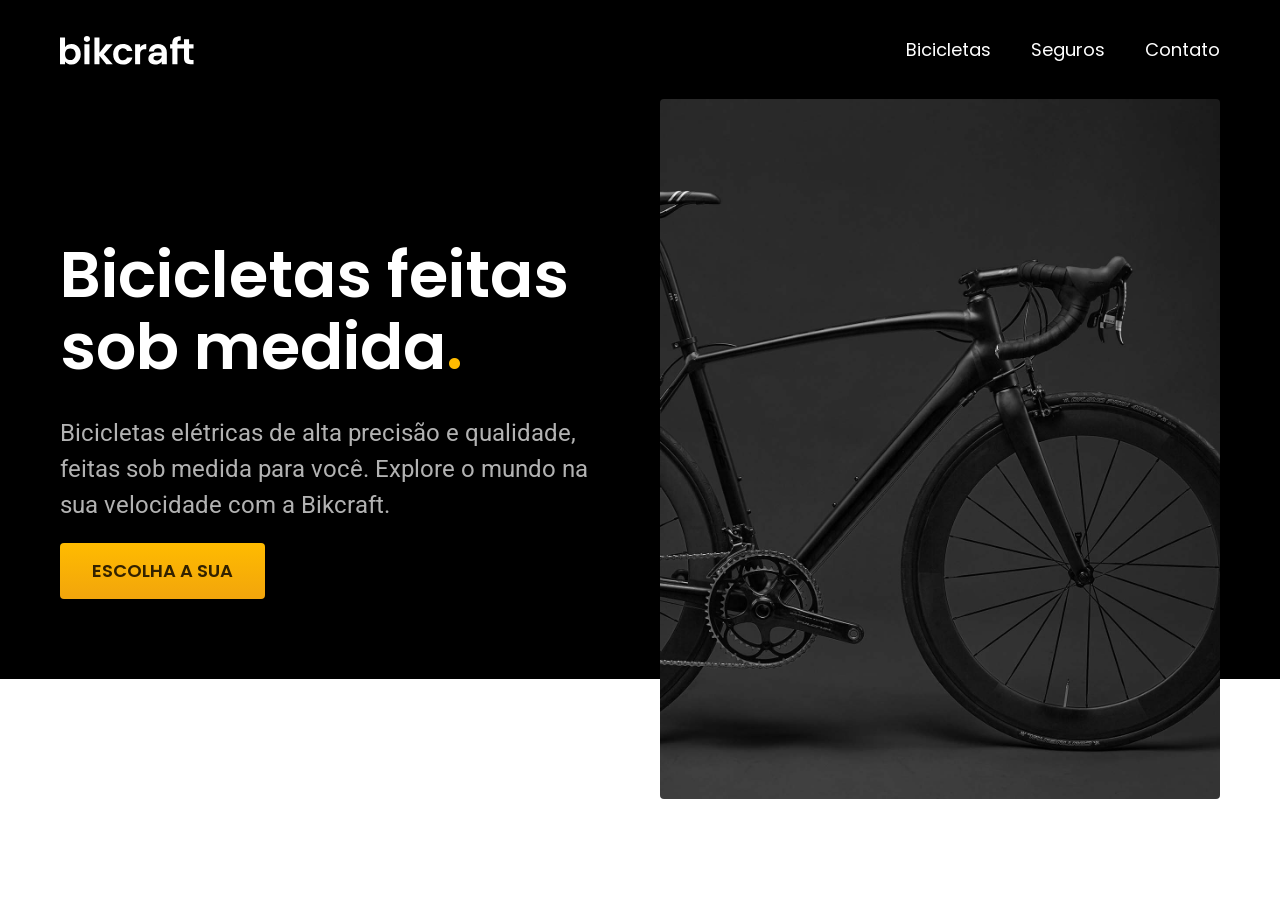
==== index.html @ 022ea2f9 "css utilitário" ====
<!DOCTYPE html>

<html lang="pt-br">

<head>
    <meta charset="UTF-8">
    <meta name="viewport" content="width=device-width, initial-scale=1.0">
    <title>Bikcraft - Bicicletas Elétricas</title>
    <meta name="description" content="Bicicletas elétricas de alta precisão e qualidade, feitas sob medida para você. Explore o mundo na sua velocidade com a Bikcraft.">

    <link rel="stylesheet" href="./css/style.css">
    <link rel="preconnect" href="https://fonts.googleapis.com">
    <link rel="preconnect" href="https://fonts.gstatic.com" crossorigin>
    <link href="https://fonts.googleapis.com/css2?family=Poppins:wght@400;600&family=Roboto:wdth,wght@75..100,100..900&display=swap" rel="stylesheet">
</head>

<body>
    <header class="header-bg">
        <div class="header">
            <a href="./"><img src="./img/bikcraft.svg" alt="Bikcraft"></a>

            <nav aria-label="primaria">
                <ul class="header-menu cor-0">
                    <li><a href="./bicicletas.html">Bicicletas</a></li>
                    <li><a href="./seguros.html">Seguros</a></li>
                    <li><a href="./contato.html">Contato</a></li>
                </ul>
            </nav>
        </div>
    </header>

    <main class="introducao-bg">
        <div class="introducao">
            <div class="introducao-conteudo">
                <h1 class="texto-grande cor-0">Bicicletas feitas sob medida<span class="cor-p1">.</span></h1>
                <p class="texto-medio cor-5">Bicicletas elétricas de alta precisão e qualidade, feitas sob medida para você. Explore o mundo na sua velocidade com a Bikcraft.</p>
                <a class="botao" href="./bicicletas.html">Escolha a sua</a>
            </div>
            <div>
                <img src="./img/fotos/introducao.jpg" alt="Bicicleta elétrica preta.">
            </div>
        </div>
    </main>
</body>

</html>
---- css/style.css ----
@import "./global/global.css";
@import "./utilidades/tipografia.css";
@import "./utilidades/cores.css";

@import "./global/header.css";

/* Utilidades */
@import "./utilidades/componentes.css";

/* Home */
@import "./home/introducao.css";
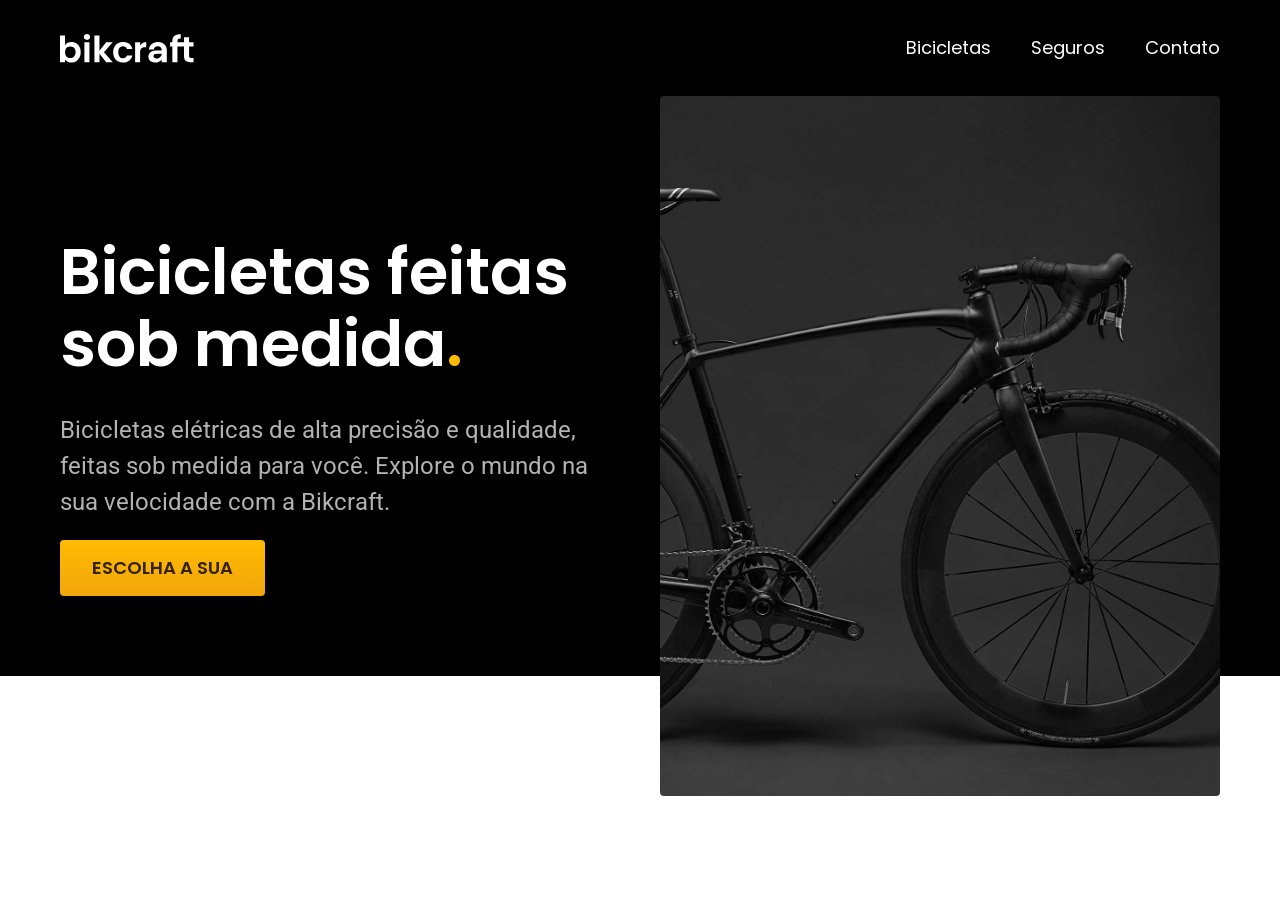
==== commit 9ac7508f: "refactor: tipografia utilitária" ====
--- a/index.html
+++ b/index.html
@@ -20,7 +20,7 @@
             <a href="./"><img src="./img/bikcraft.svg" alt="Bikcraft"></a>
 
             <nav aria-label="primaria">
-                <ul class="header-menu cor-0">
+                <ul class="header-menu font-1-m cor-0">
                     <li><a href="./bicicletas.html">Bicicletas</a></li>
                     <li><a href="./seguros.html">Seguros</a></li>
                     <li><a href="./contato.html">Contato</a></li>
@@ -32,8 +32,8 @@
     <main class="introducao-bg">
         <div class="introducao">
             <div class="introducao-conteudo">
-                <h1 class="texto-grande cor-0">Bicicletas feitas sob medida<span class="cor-p1">.</span></h1>
-                <p class="texto-medio cor-5">Bicicletas elétricas de alta precisão e qualidade, feitas sob medida para você. Explore o mundo na sua velocidade com a Bikcraft.</p>
+                <h1 class="font-1-xxl cor-0">Bicicletas feitas sob medida<span class="cor-p1">.</span></h1>
+                <p class="font-2-l cor-5">Bicicletas elétricas de alta precisão e qualidade, feitas sob medida para você. Explore o mundo na sua velocidade com a Bikcraft.</p>
                 <a class="botao" href="./bicicletas.html">Escolha a sua</a>
             </div>
             <div>
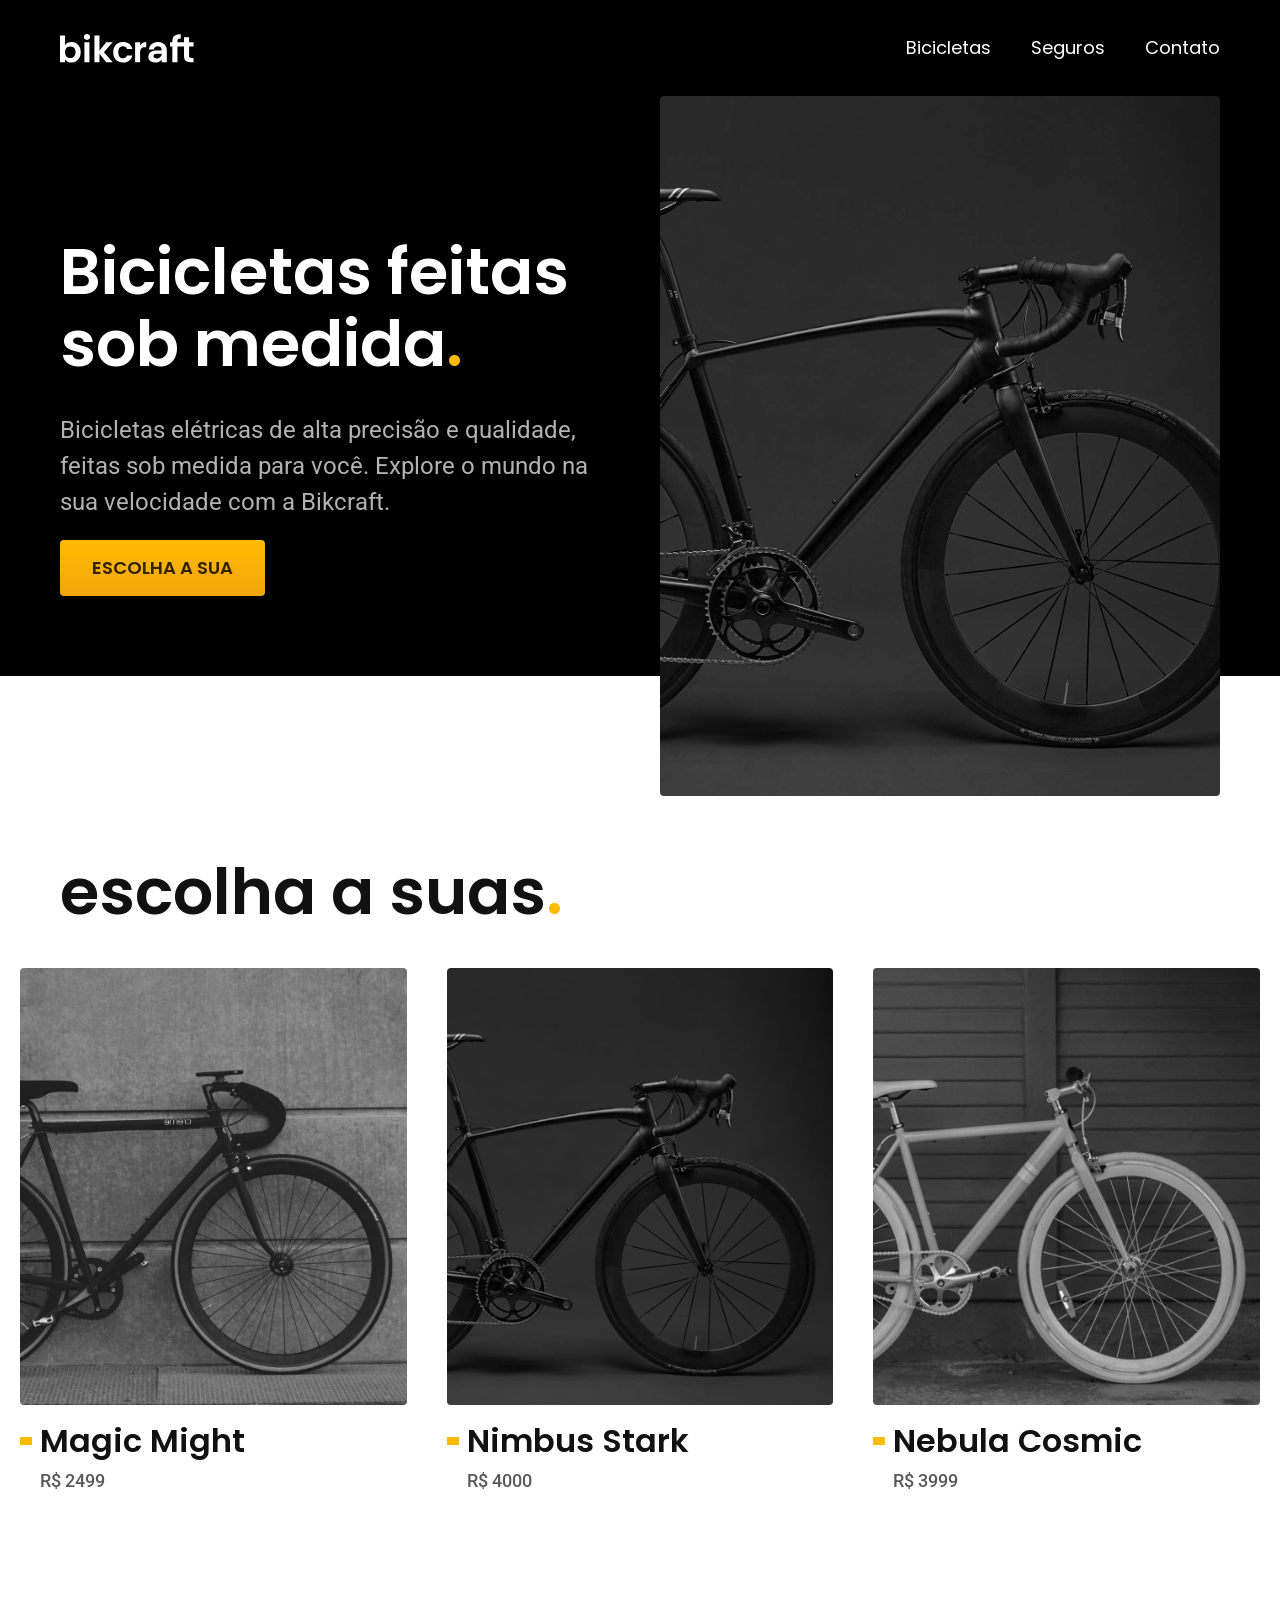
==== commit 26b92648: "feat: bicicleta lista" ====
--- a/index.html
+++ b/index.html
@@ -41,6 +41,34 @@
             </div>
         </div>
     </main>
+
+    <article class="bicicleta-lista">
+        <h2 class="font-1-xxl">escolha a suas<span class="cor-p1">.</span></h2>
+
+        <ul>
+            <li>
+                <a href="./bicicletas/magic.html">
+                    <img src="./img/bicicletas/magic-home.jpg" alt="Bicicleta Preta">
+                    <h3 class="font-1-xl">Magic Might</h3>
+                    <span class="font-2-m cor-8">R$ 2499</span>
+                </a>
+            </li>
+            <li>
+                <a href="./bicicletas/nimbus.html">
+                    <img src="./img/bicicletas/nimbus-home.jpg" alt="Bicicleta Preta">
+                    <h3 class="font-1-xl">Nimbus Stark</h3>
+                    <span class="font-2-m cor-8">R$ 4000</span>
+                </a>
+            </li>
+            <li>
+                <a href="./bicicletas/magic.html">
+                    <img src="./img/bicicletas/nebula-home.jpg" alt="Bicicleta Preta">
+                    <h3 class="font-1-xl">Nebula Cosmic</h3>
+                    <span class="font-2-m cor-8">R$ 3999</span>
+                </a>
+            </li>
+        </ul>
+    </article>
 </body>
 
 </html>
--- a/css/style.css
+++ b/css/style.css
@@ -9,3 +9,6 @@
 
 /* Home */
 @import "./home/introducao.css";
+
+/* Bicicletas */
+@import "./bicicletas/bicicletas-lista.css";
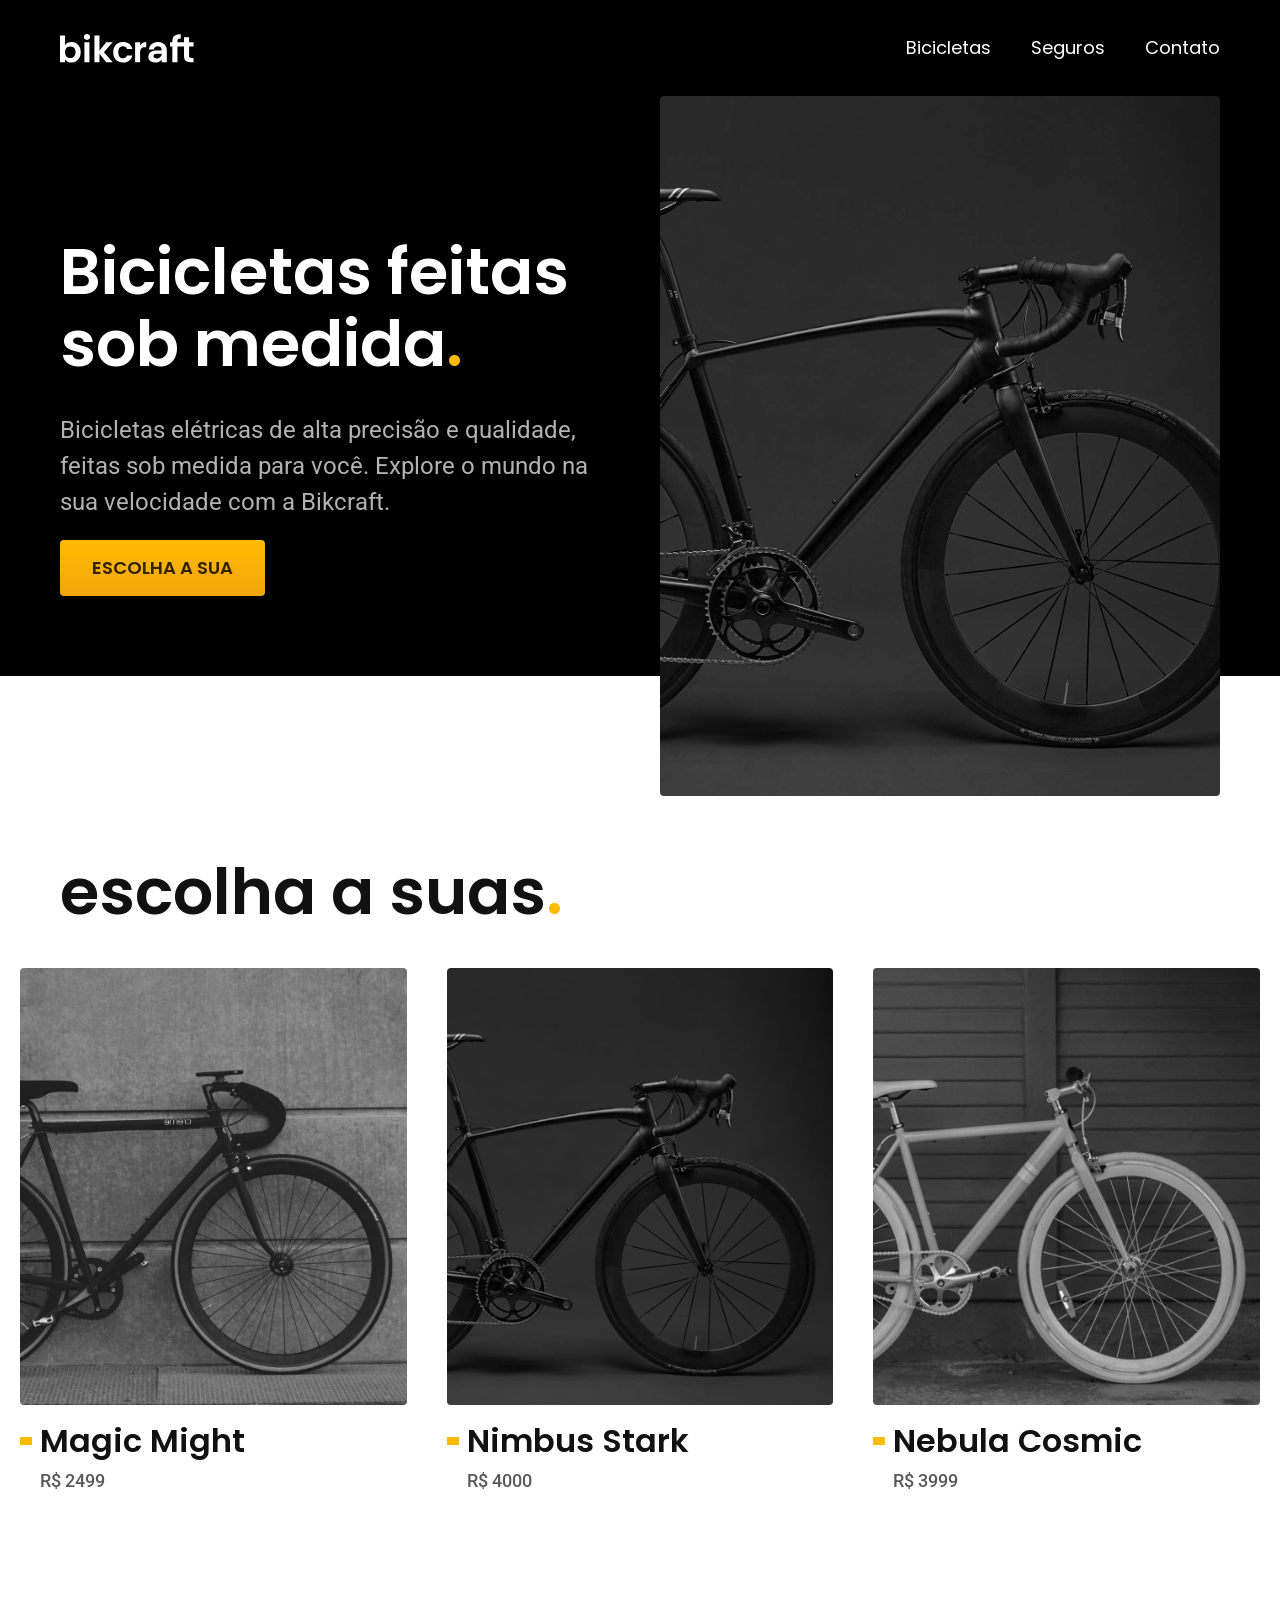
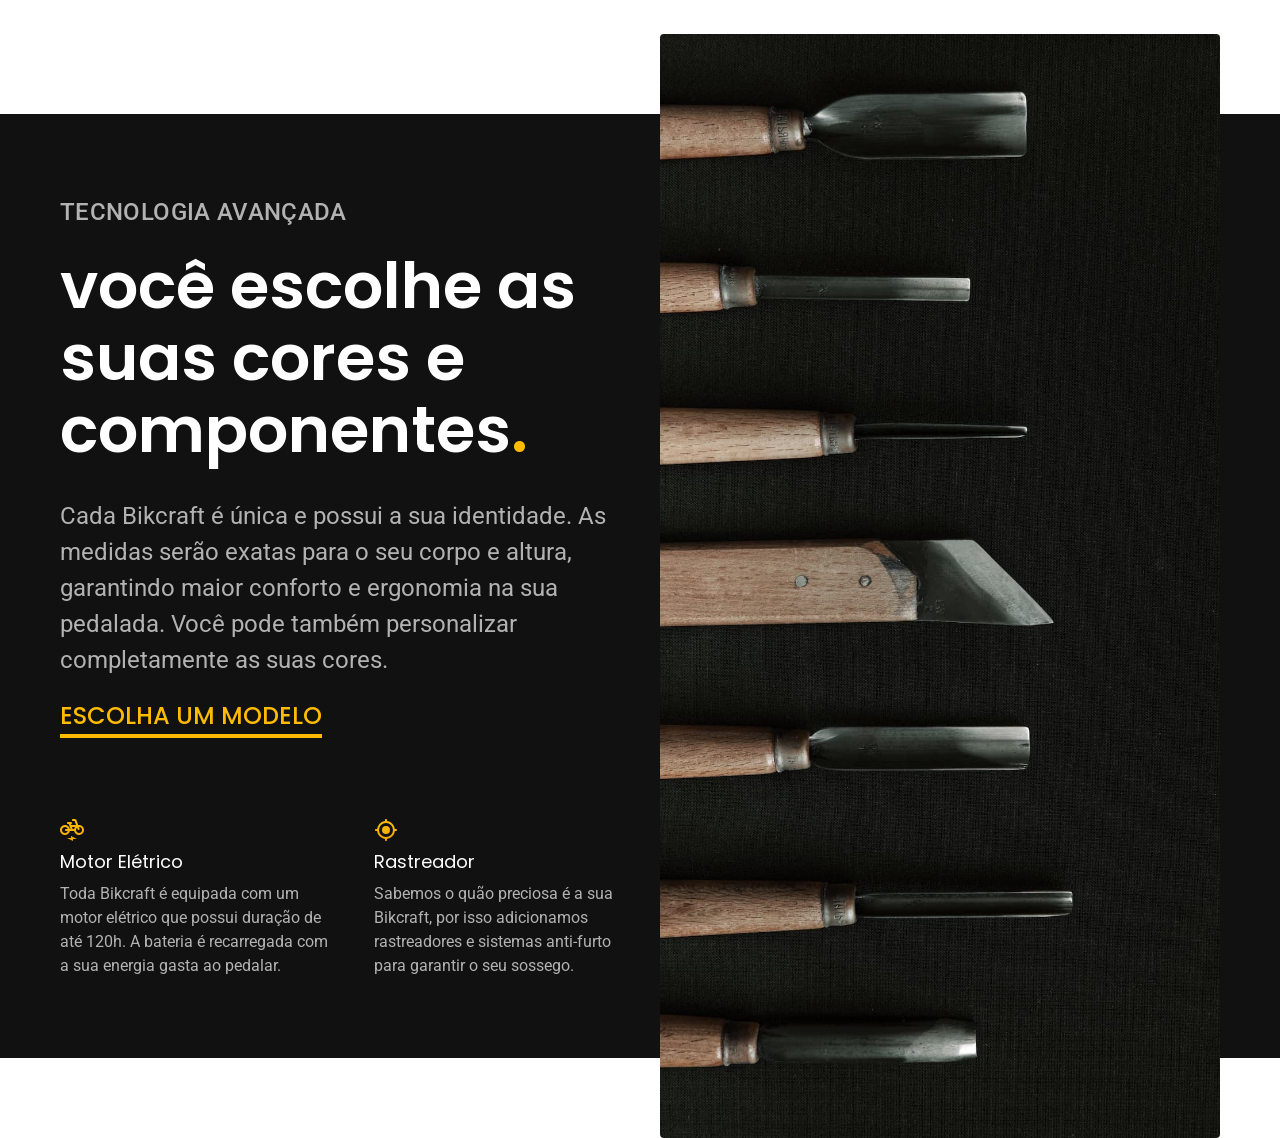
==== commit 4c38e782: "feat: cria seção de tecnologia" ====
--- a/index.html
+++ b/index.html
@@ -30,7 +30,7 @@
     </header>
 
     <main class="introducao-bg">
-        <div class="introducao">
+        <div class="container introducao">
             <div class="introducao-conteudo">
                 <h1 class="font-1-xxl cor-0">Bicicletas feitas sob medida<span class="cor-p1">.</span></h1>
                 <p class="font-2-l cor-5">Bicicletas elétricas de alta precisão e qualidade, feitas sob medida para você. Explore o mundo na sua velocidade com a Bikcraft.</p>
@@ -43,7 +43,7 @@
     </main>
 
     <article class="bicicleta-lista">
-        <h2 class="font-1-xxl">escolha a suas<span class="cor-p1">.</span></h2>
+        <h2 class="container font-1-xxl">escolha a suas<span class="cor-p1">.</span></h2>
 
         <ul>
             <li>
@@ -69,6 +69,34 @@
             </li>
         </ul>
     </article>
+
+    <article class="tecnologia-bg">
+        <div class="container tecnologia">
+            <div class="tecnologia-conteudo">
+                <span class="font-2-l-b cor-5">Tecnologia Avançada</span>
+                <h2 class="font-1-xxl cor-0">você escolhe as suas cores e componentes<span class="cor-p1">.</span></h2>
+                <p class="font-2-l cor-5">Cada Bikcraft é única e possui a sua identidade. As medidas serão exatas para o seu corpo e altura, garantindo maior conforto e ergonomia na sua pedalada. Você pode também personalizar completamente as suas cores.</p>
+                <a class="link" href="./bicicletas.html">Escolha um modelo</a>
+
+                <div class="tecnologia-vantagens">
+                    <div>
+                        <img src="./img/icones/eletrica.svg" alt="">
+                        <h3 class="font-1-m cor-0">Motor Elétrico</h3>
+                        <p class="font-2-s cor-5">Toda Bikcraft é equipada com um motor elétrico que possui duração de até 120h. A bateria é recarregada com a sua energia gasta ao pedalar.</p>
+                    </div>
+                    <div>
+                        <img src="./img/icones/rastreador.svg" alt="">
+                        <h3 class="font-1-m cor-0">Rastreador</h3>
+                        <p class="font-2-s cor-5">Sabemos o quão preciosa é a sua Bikcraft, por isso adicionamos rastreadores e sistemas anti-furto para garantir o seu sossego.</p>
+                    </div>
+                </div>
+            </div>
+
+            <div class="tecnologia-imagem">
+                <img src="./img/fotos/tecnologia.jpg" alt="">
+            </div>
+        </div>
+    </article>
 </body>
 
 </html>
--- a/css/style.css
+++ b/css/style.css
@@ -9,6 +9,7 @@
 
 /* Home */
 @import "./home/introducao.css";
+@import "./home/tecnologia.css";
 
 /* Bicicletas */
 @import "./bicicletas/bicicletas-lista.css";
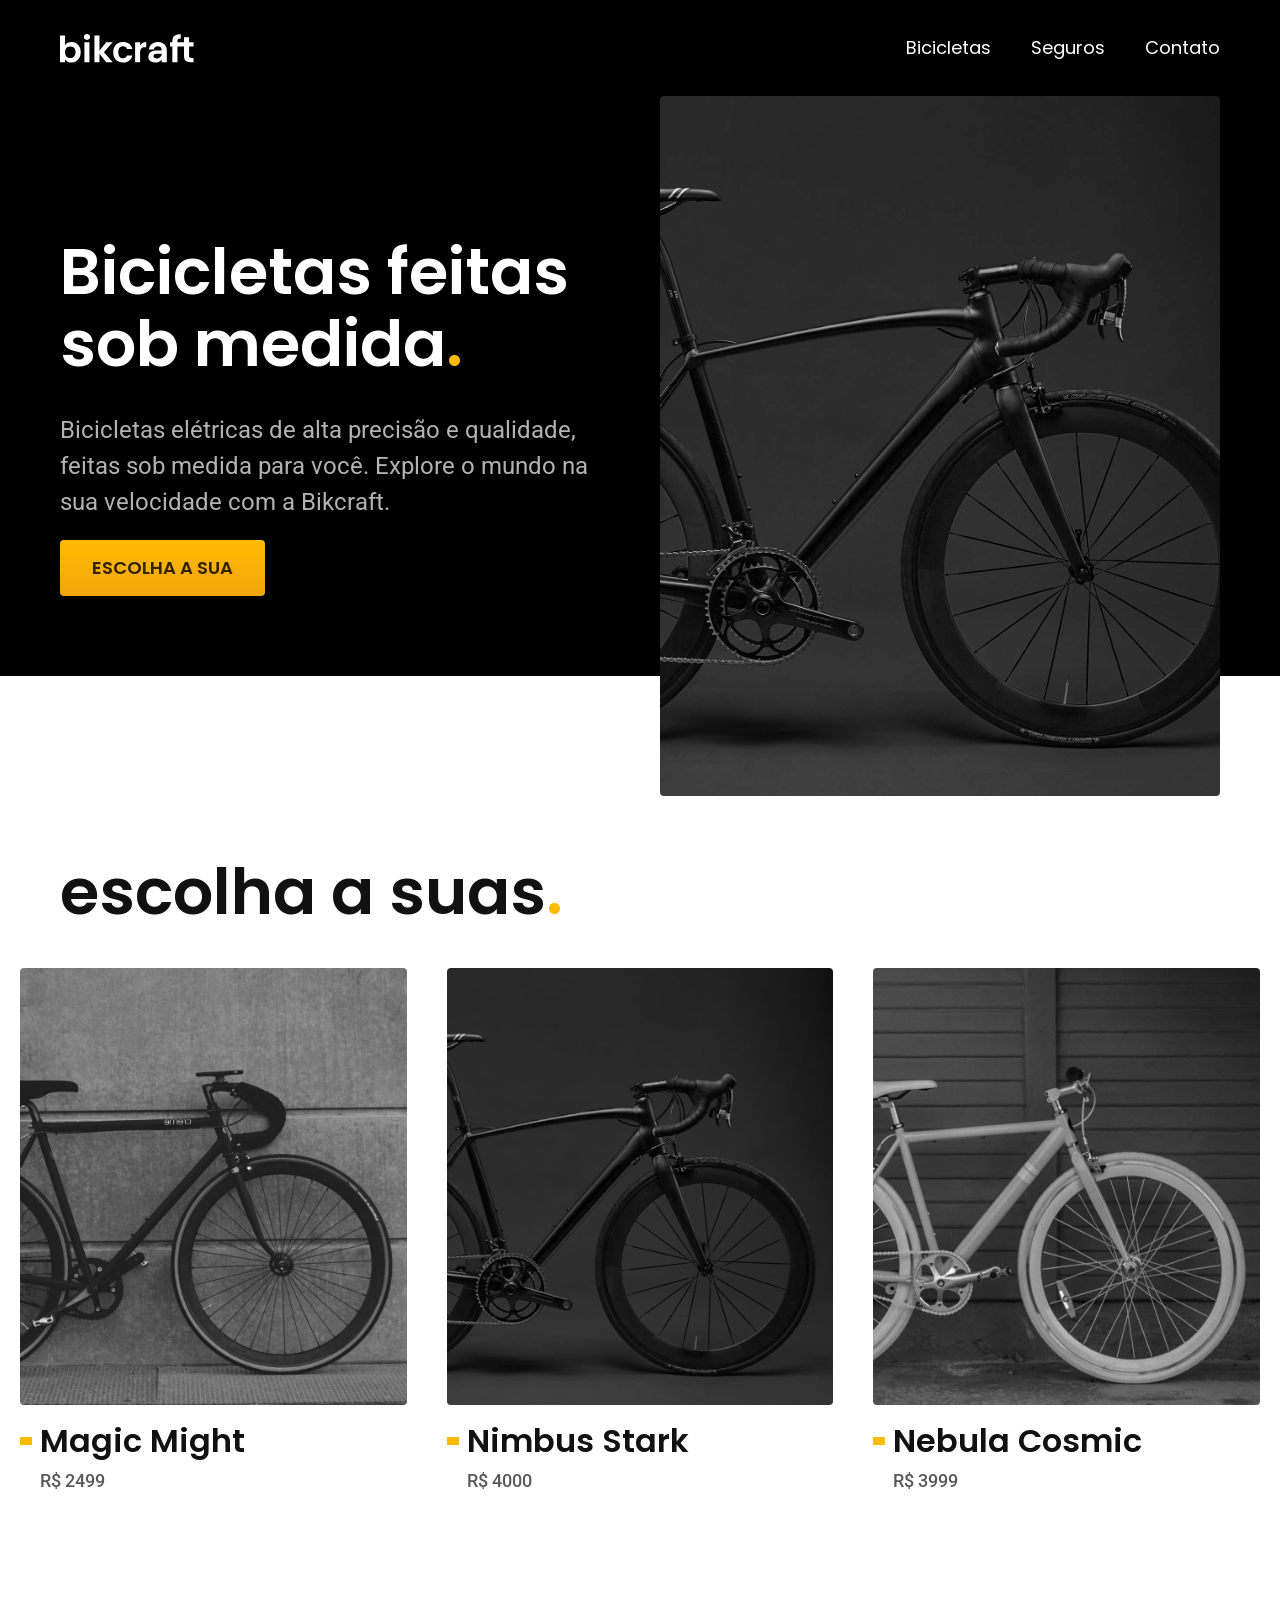
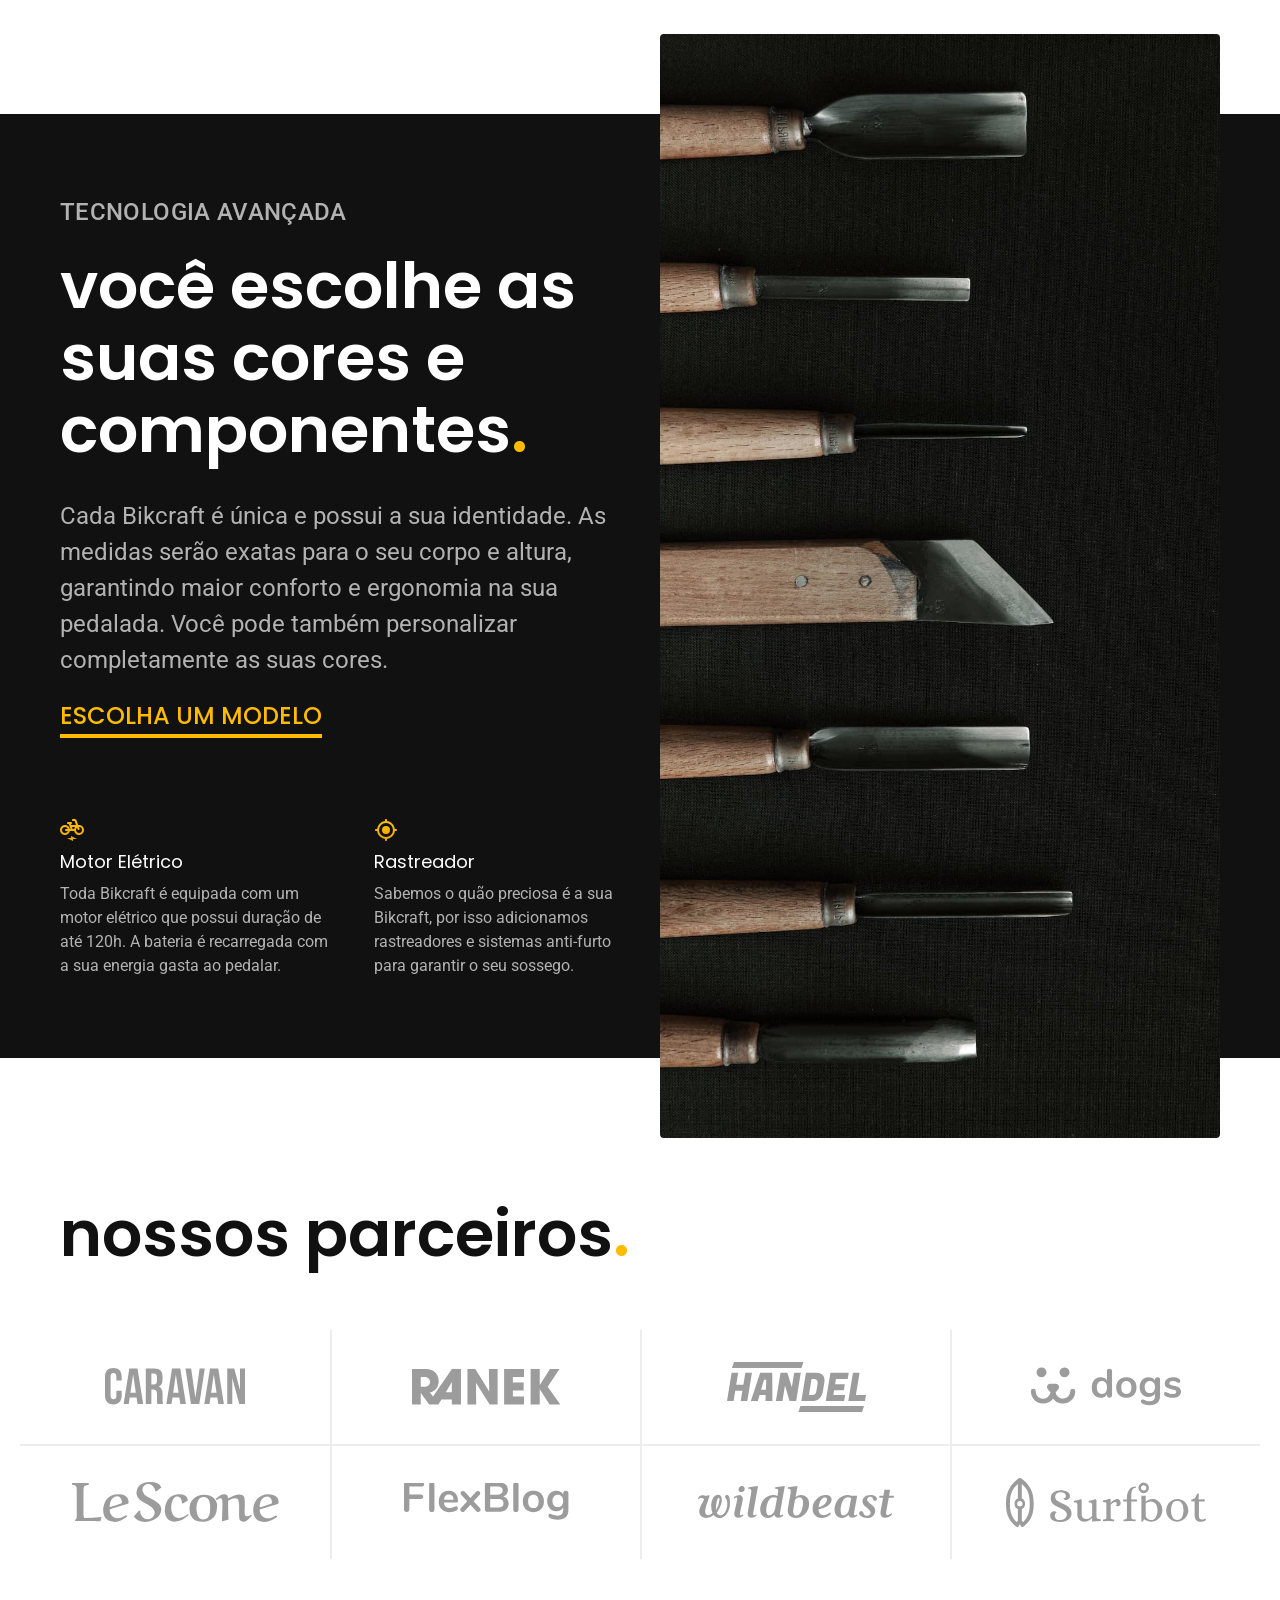
==== commit ae6a8e3e: "feat: cria seção de parceiros" ====
--- a/index.html
+++ b/index.html
@@ -97,6 +97,21 @@
             </div>
         </div>
     </article>
+
+    <section class="parceiros" aria-label="Nossos parceiros">
+        <h2 class="container font-1-xxl">nossos parceiros<span class="cor-p1">.</span></h2>
+
+        <ul>
+            <li><img src="./img/parceiros/caravan.svg" alt="caravan"></li>
+            <li><img src="./img/parceiros/ranek.svg" alt="ranek"></li>
+            <li><img src="./img/parceiros/handel.svg" alt="handel"></li>
+            <li><img src="./img/parceiros/dogs.svg" alt="dogs"></li>
+            <li><img src="./img/parceiros/lescone.svg" alt="lescone"></li>
+            <li><img src="./img/parceiros/flexblog.svg" alt="flexblog"></li>
+            <li><img src="./img/parceiros/wildbeast.svg" alt="wildbeast"></li>
+            <li><img src="./img/parceiros/surfbot.svg" alt="surfbot"></li>
+        </ul>
+    </section>
 </body>
 
 </html>
--- a/css/style.css
+++ b/css/style.css
@@ -10,6 +10,7 @@
 /* Home */
 @import "./home/introducao.css";
 @import "./home/tecnologia.css";
+@import "./home/parceiros.css";
 
 /* Bicicletas */
 @import "./bicicletas/bicicletas-lista.css";
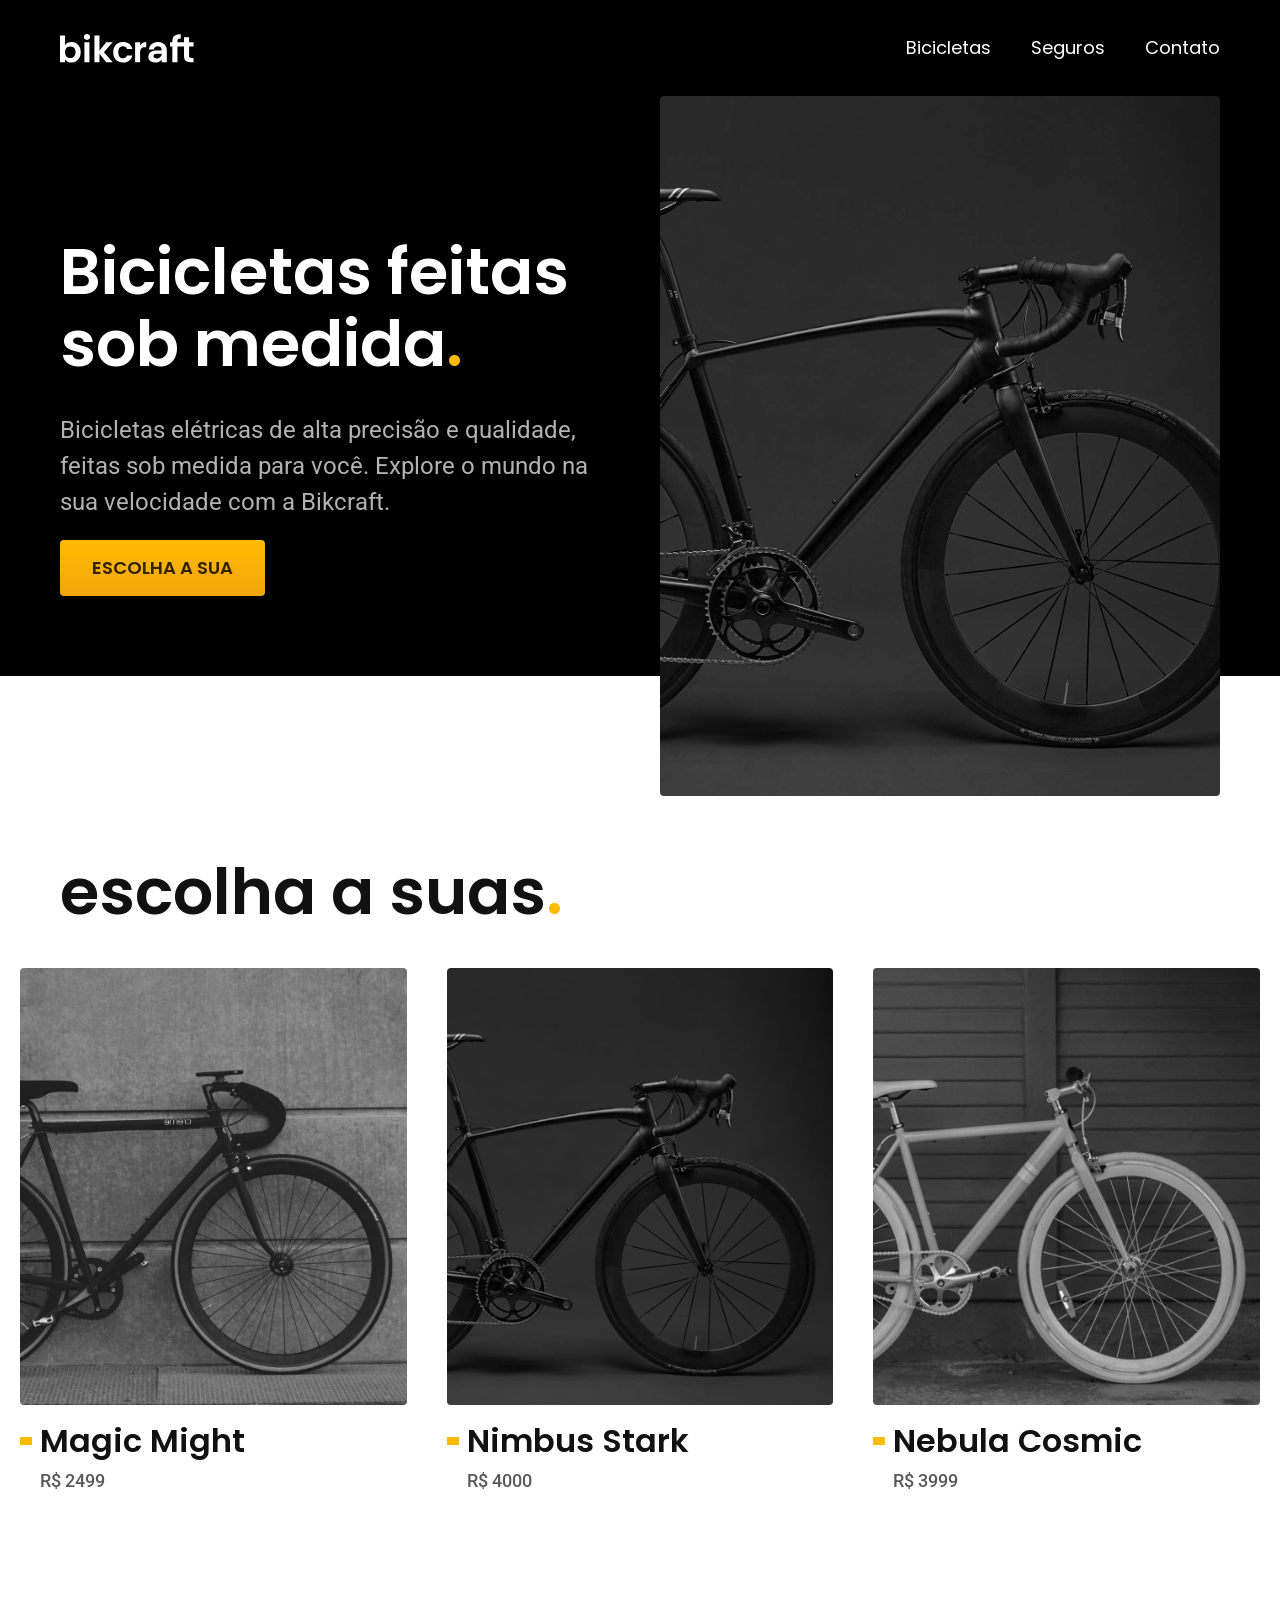
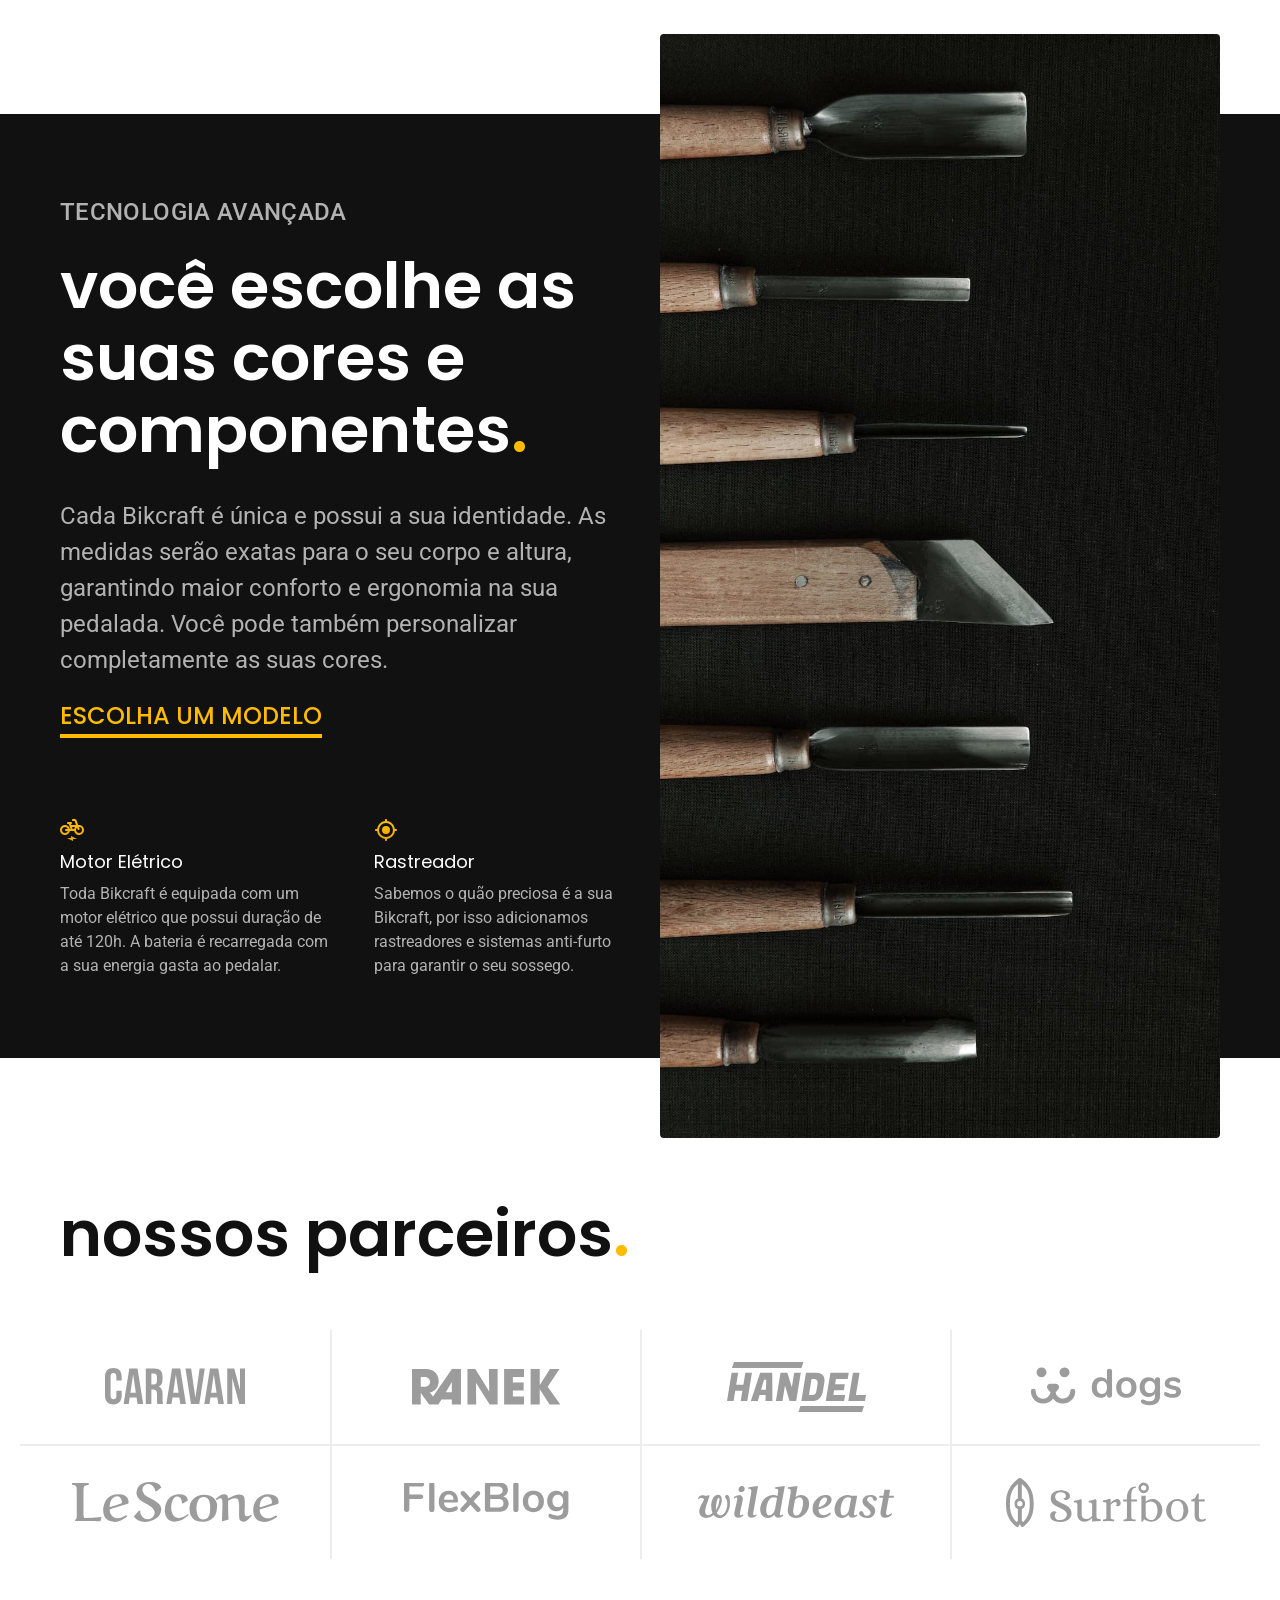
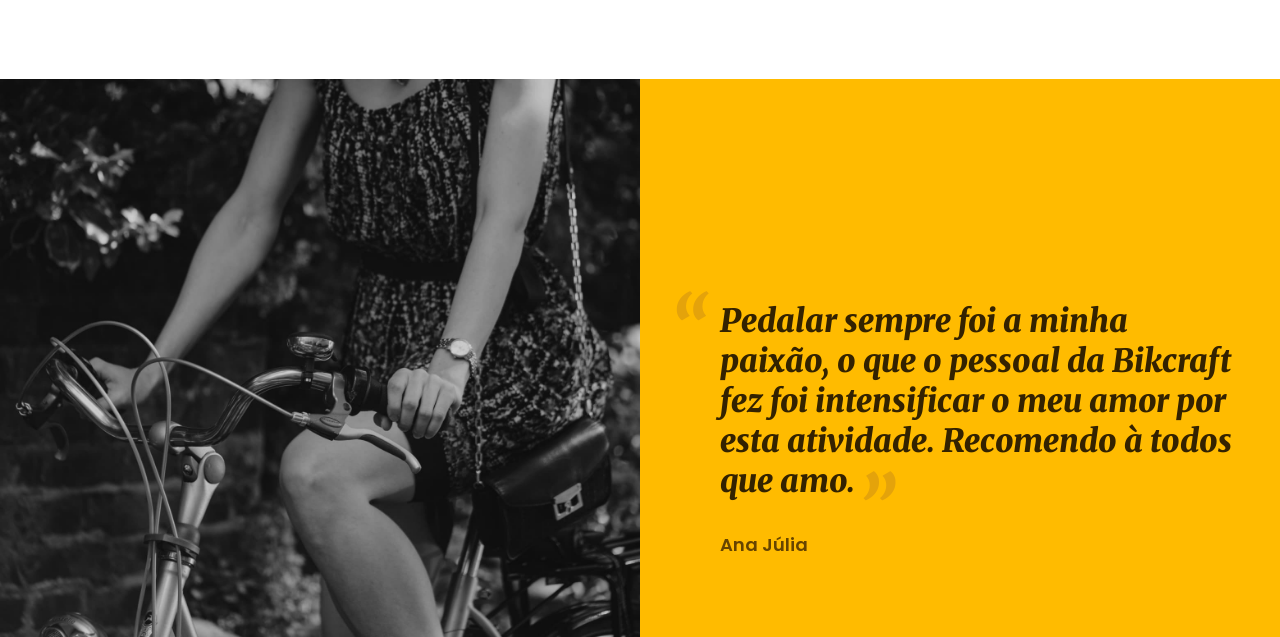
==== commit f71643a2: "feat cria seção de depoimento" ====
--- a/index.html
+++ b/index.html
@@ -11,7 +11,7 @@
     <link rel="stylesheet" href="./css/style.css">
     <link rel="preconnect" href="https://fonts.googleapis.com">
     <link rel="preconnect" href="https://fonts.gstatic.com" crossorigin>
-    <link href="https://fonts.googleapis.com/css2?family=Poppins:wght@400;600&family=Roboto:wdth,wght@75..100,100..900&display=swap" rel="stylesheet">
+    <link href="https://fonts.googleapis.com/css2?family=Merriweather:ital,opsz,wght@1,18..144,900&family=Poppins:wght@400;600&family=Roboto:wght@100..900&display=swap" rel="stylesheet">
 </head>
 
 <body>
@@ -112,6 +112,18 @@
             <li><img src="./img/parceiros/surfbot.svg" alt="surfbot"></li>
         </ul>
     </section>
+
+    <section class="depoimento" aria-label="Depoimento">
+        <div>
+            <img src="./img/fotos/depoimento.jpg" alt="pessoa pedalando bicicleta bikcraft">
+        </div>
+        <div class="depoimento-conteudo">
+            <blockquote class="font-1-xl cor-p5">
+                <p>Pedalar sempre foi a minha paixão, o que o pessoal da Bikcraft fez foi intensificar o meu amor por esta atividade. Recomendo à todos que amo.</p>
+            </blockquote>
+            <span class="font-1-m-b cor-p4">Ana Júlia</span>
+        </div>
+    </section>
 </body>
 
 </html>
--- a/css/style.css
+++ b/css/style.css
@@ -11,6 +11,7 @@
 @import "./home/introducao.css";
 @import "./home/tecnologia.css";
 @import "./home/parceiros.css";
+@import "./home/depoimento.css";
 
 /* Bicicletas */
 @import "./bicicletas/bicicletas-lista.css";
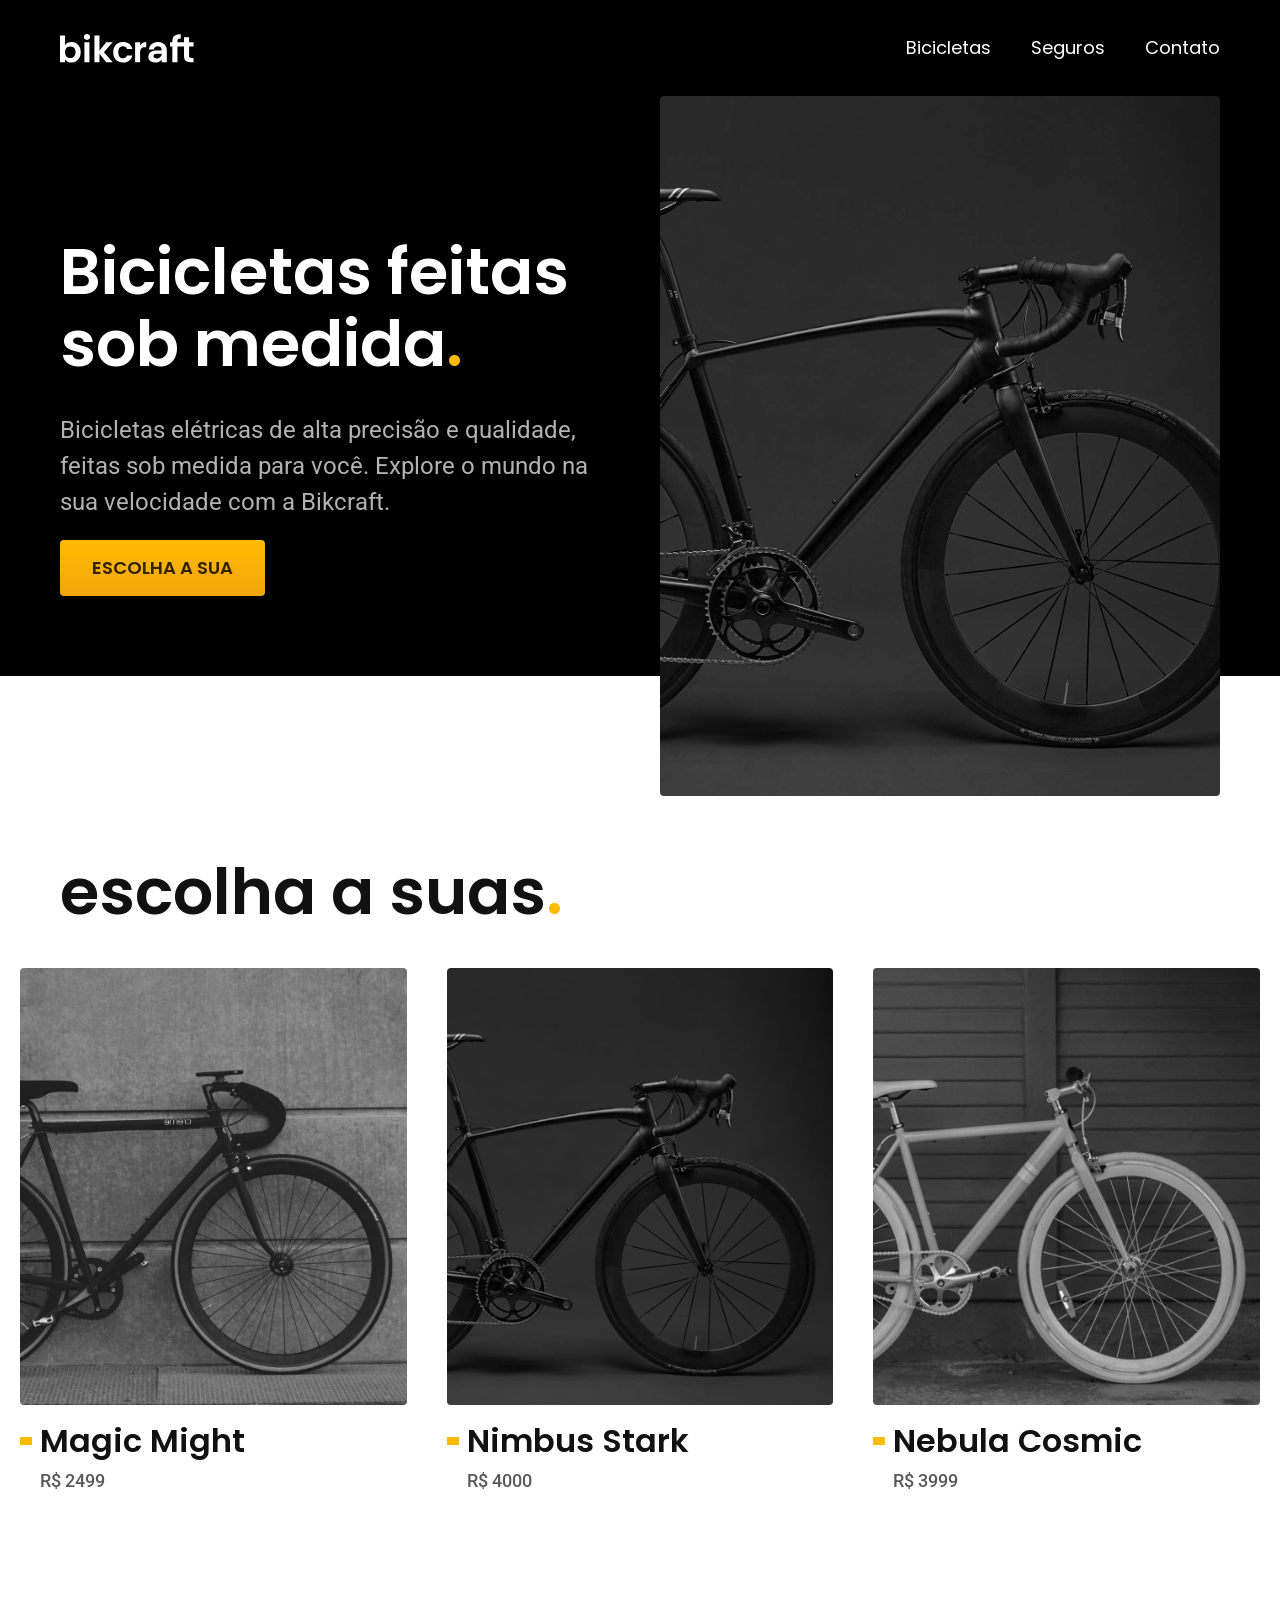
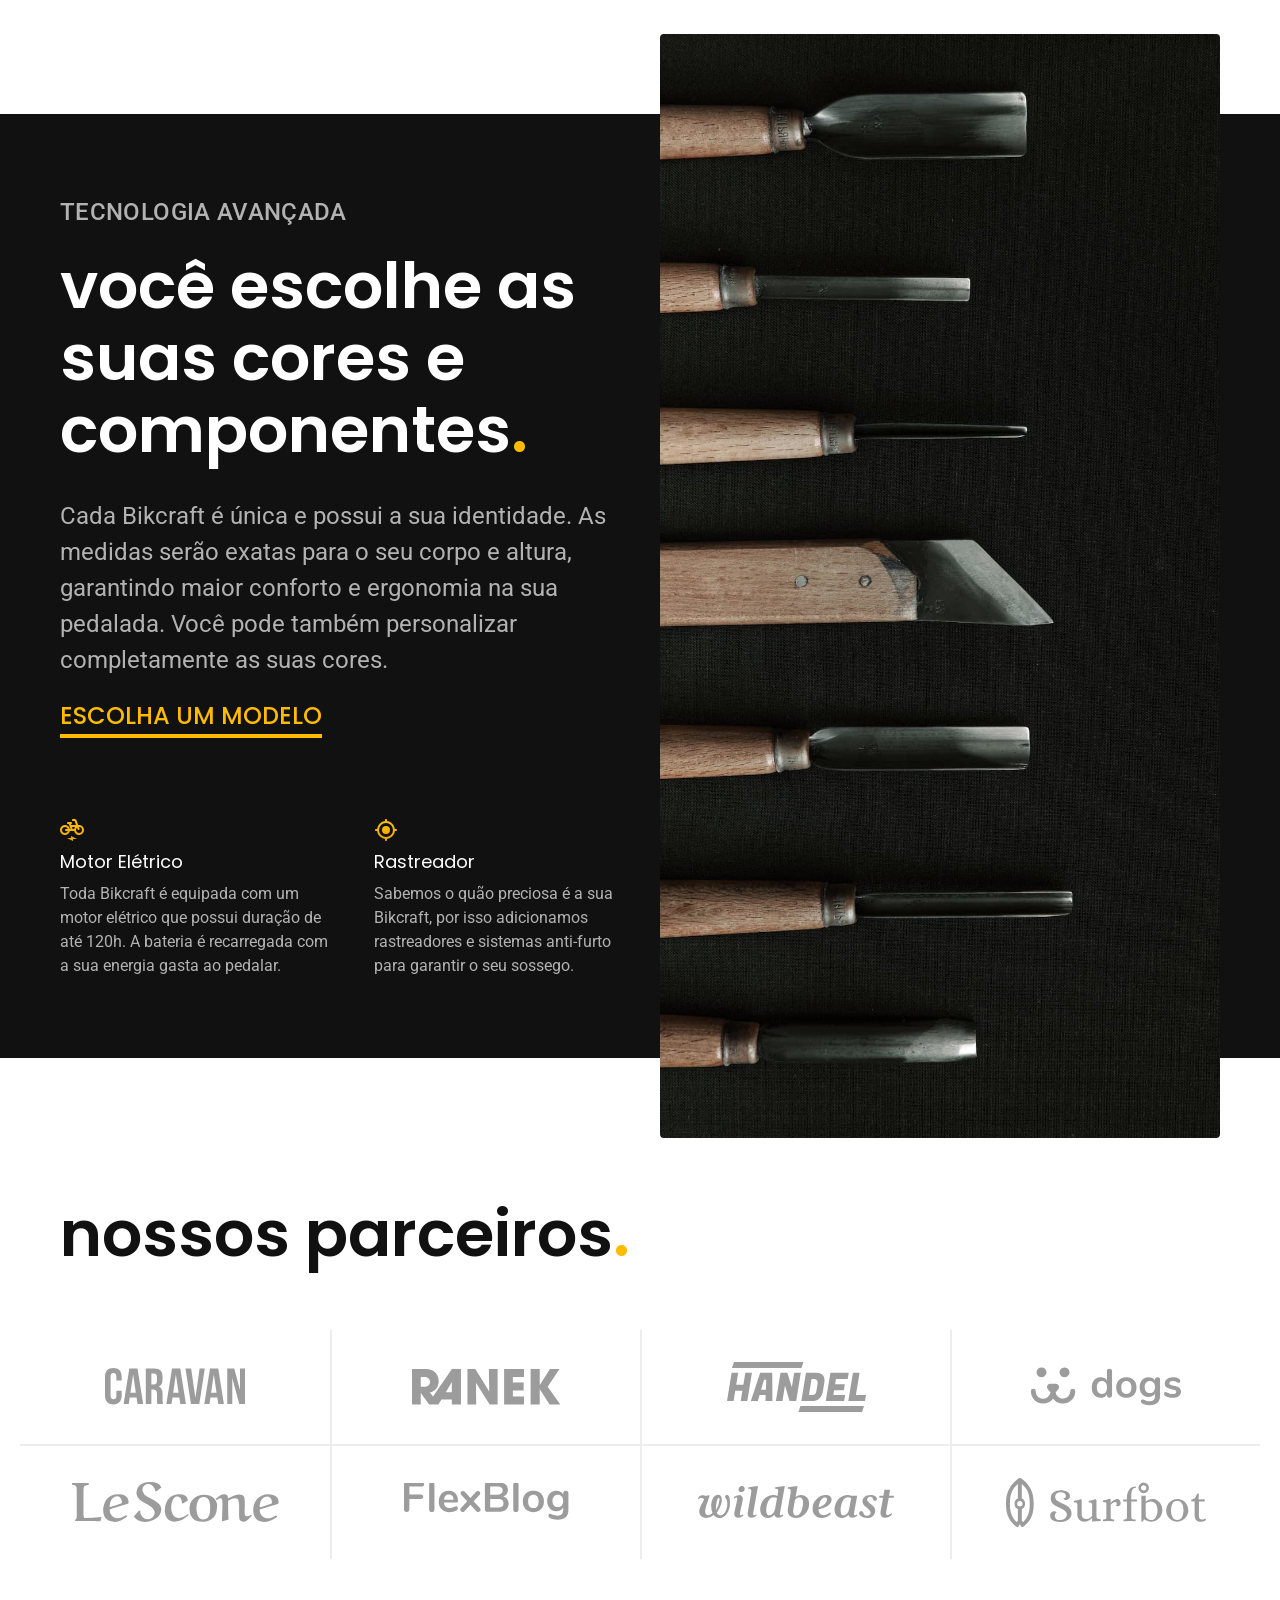
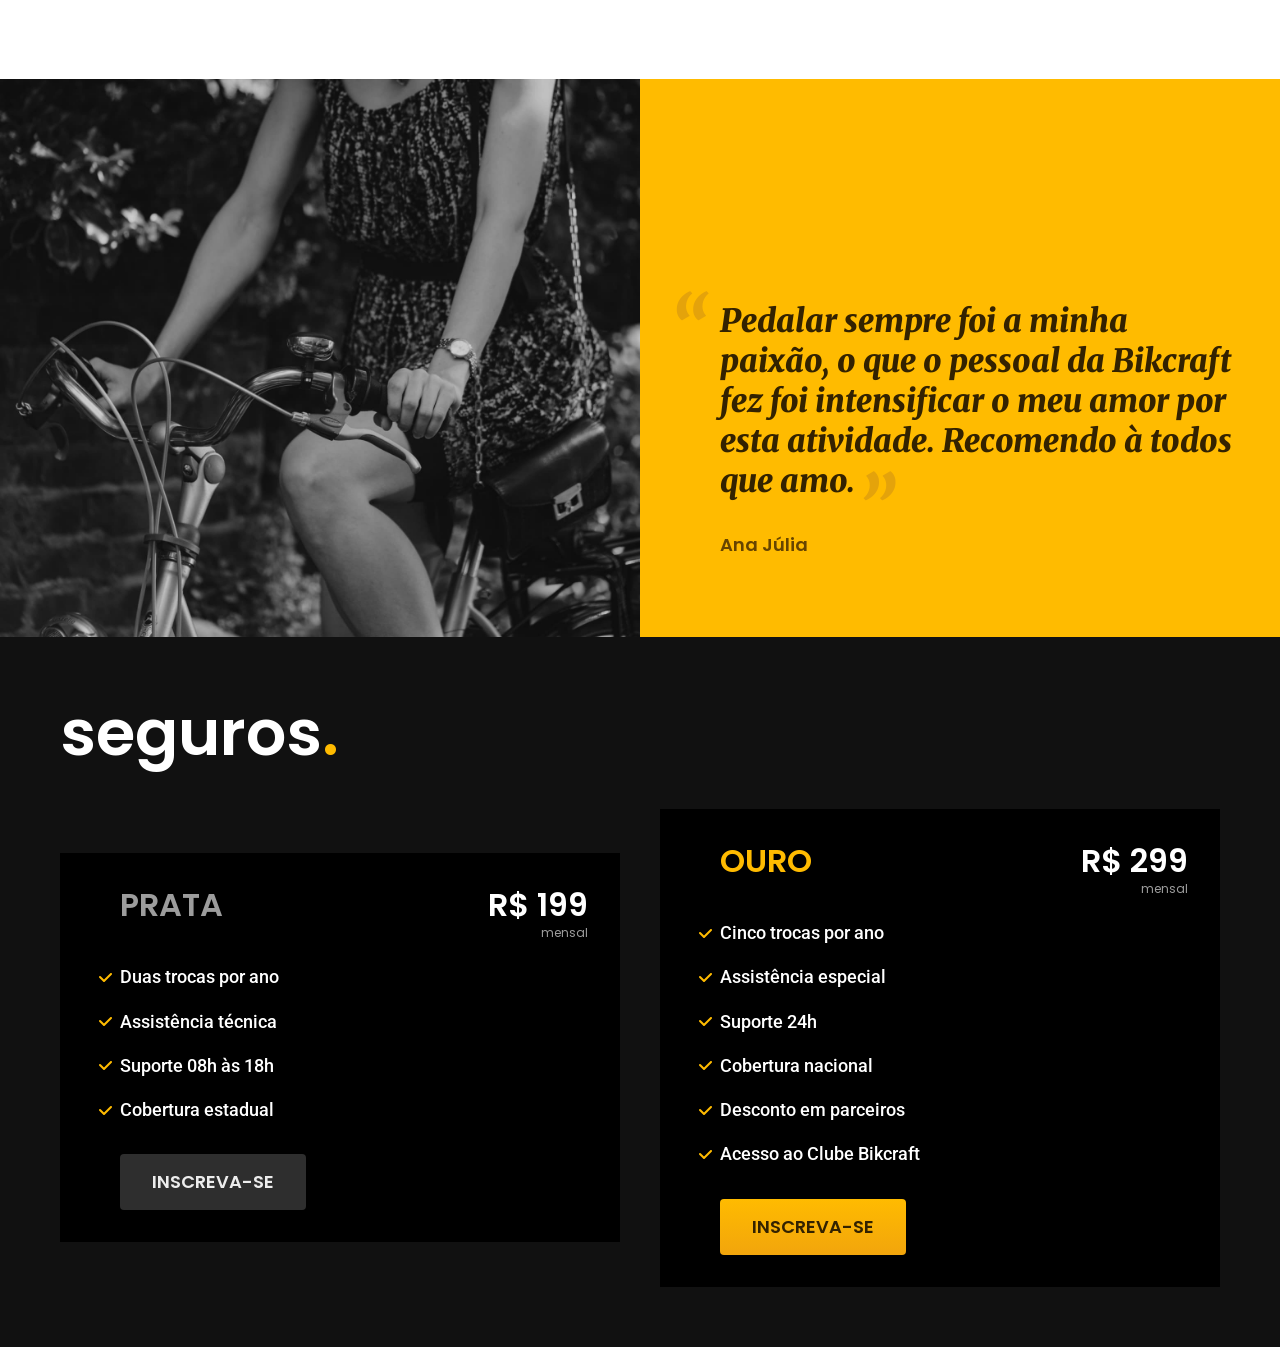
==== commit 65ad6890: "feat: cria seção de seguros" ====
--- a/index.html
+++ b/index.html
@@ -124,6 +124,36 @@
             <span class="font-1-m-b cor-p4">Ana Júlia</span>
         </div>
     </section>
+
+    <article class="seguros-bg">
+        <div class="seguros container">
+            <h2 class="font-1-xxl cor-0">seguros<span class="cor-p1">.</span></h2>
+            <div class="seguros-item">
+                <h3 class="font-1-xl cor-6">PRATA</h3>
+                <span class="font-1-xl cor-0">R$ 199 <span class="font-1-xs cor-6">mensal</span></span>
+                <ul class="font-2-m cor-0">
+                    <li>Duas trocas por ano</li>
+                    <li>Assistência técnica</li>
+                    <li>Suporte 08h às 18h</li>
+                    <li>Cobertura estadual</li>
+                </ul>
+                <a class="botao secundario" href="./orcamento.html">Inscreva-se</a>
+            </div>
+            <div class="seguros-item">
+                <h3 class="font-1-xl cor-p1">OURO</h3>
+                <span class="font-1-xl cor-0">R$ 299 <span class="font-1-xs cor-6">mensal</span></span>
+                <ul class="font-2-m cor-0">
+                    <li>Cinco trocas por ano</li>
+                    <li>Assistência especial</li>
+                    <li>Suporte 24h</li>
+                    <li>Cobertura nacional</li>
+                    <li>Desconto em parceiros</li>
+                    <li>Acesso ao Clube Bikcraft</li>
+                </ul>
+                <a class="botao" href="./orcamento.html">Inscreva-se</a>
+            </div>
+        </div>
+    </article>
 </body>
 
 </html>
--- a/css/style.css
+++ b/css/style.css
@@ -15,3 +15,6 @@
 
 /* Bicicletas */
 @import "./bicicletas/bicicletas-lista.css";
+
+/* Seguros */
+@import "./seguros/seguros.css";
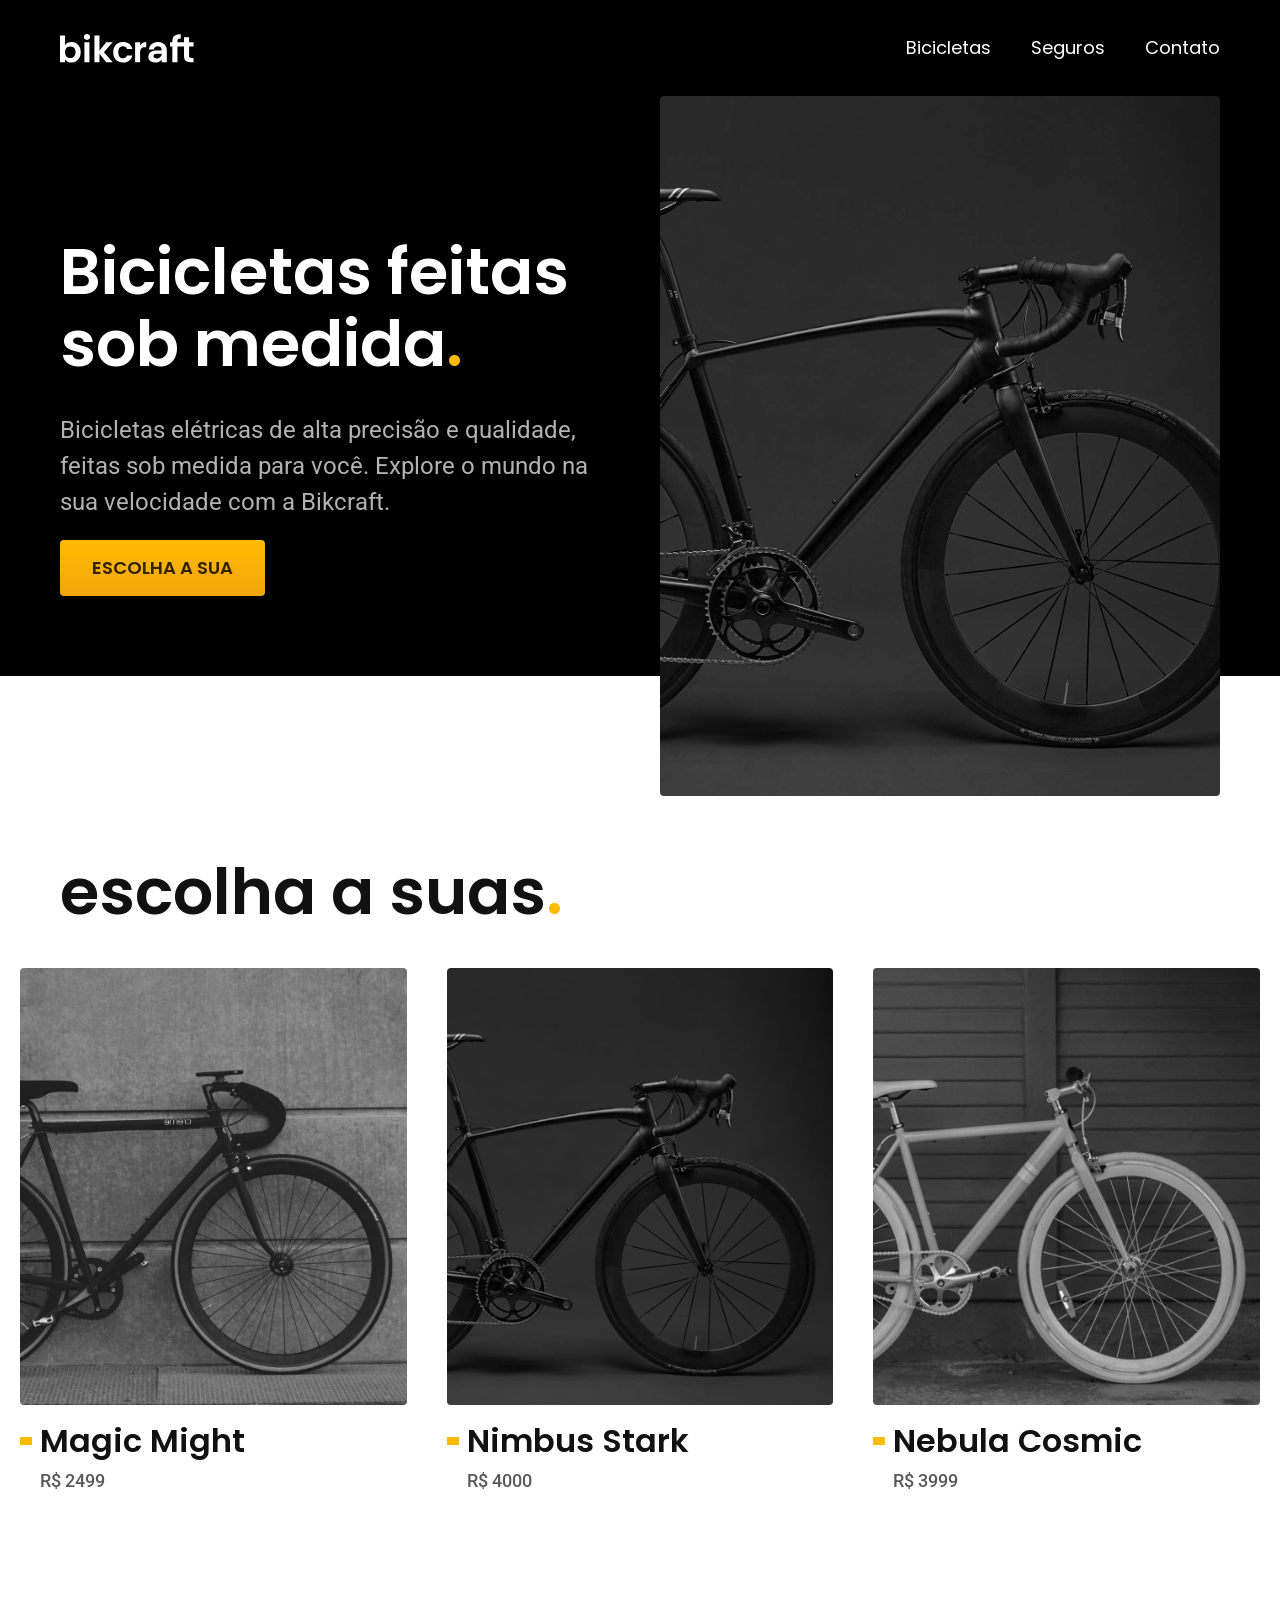
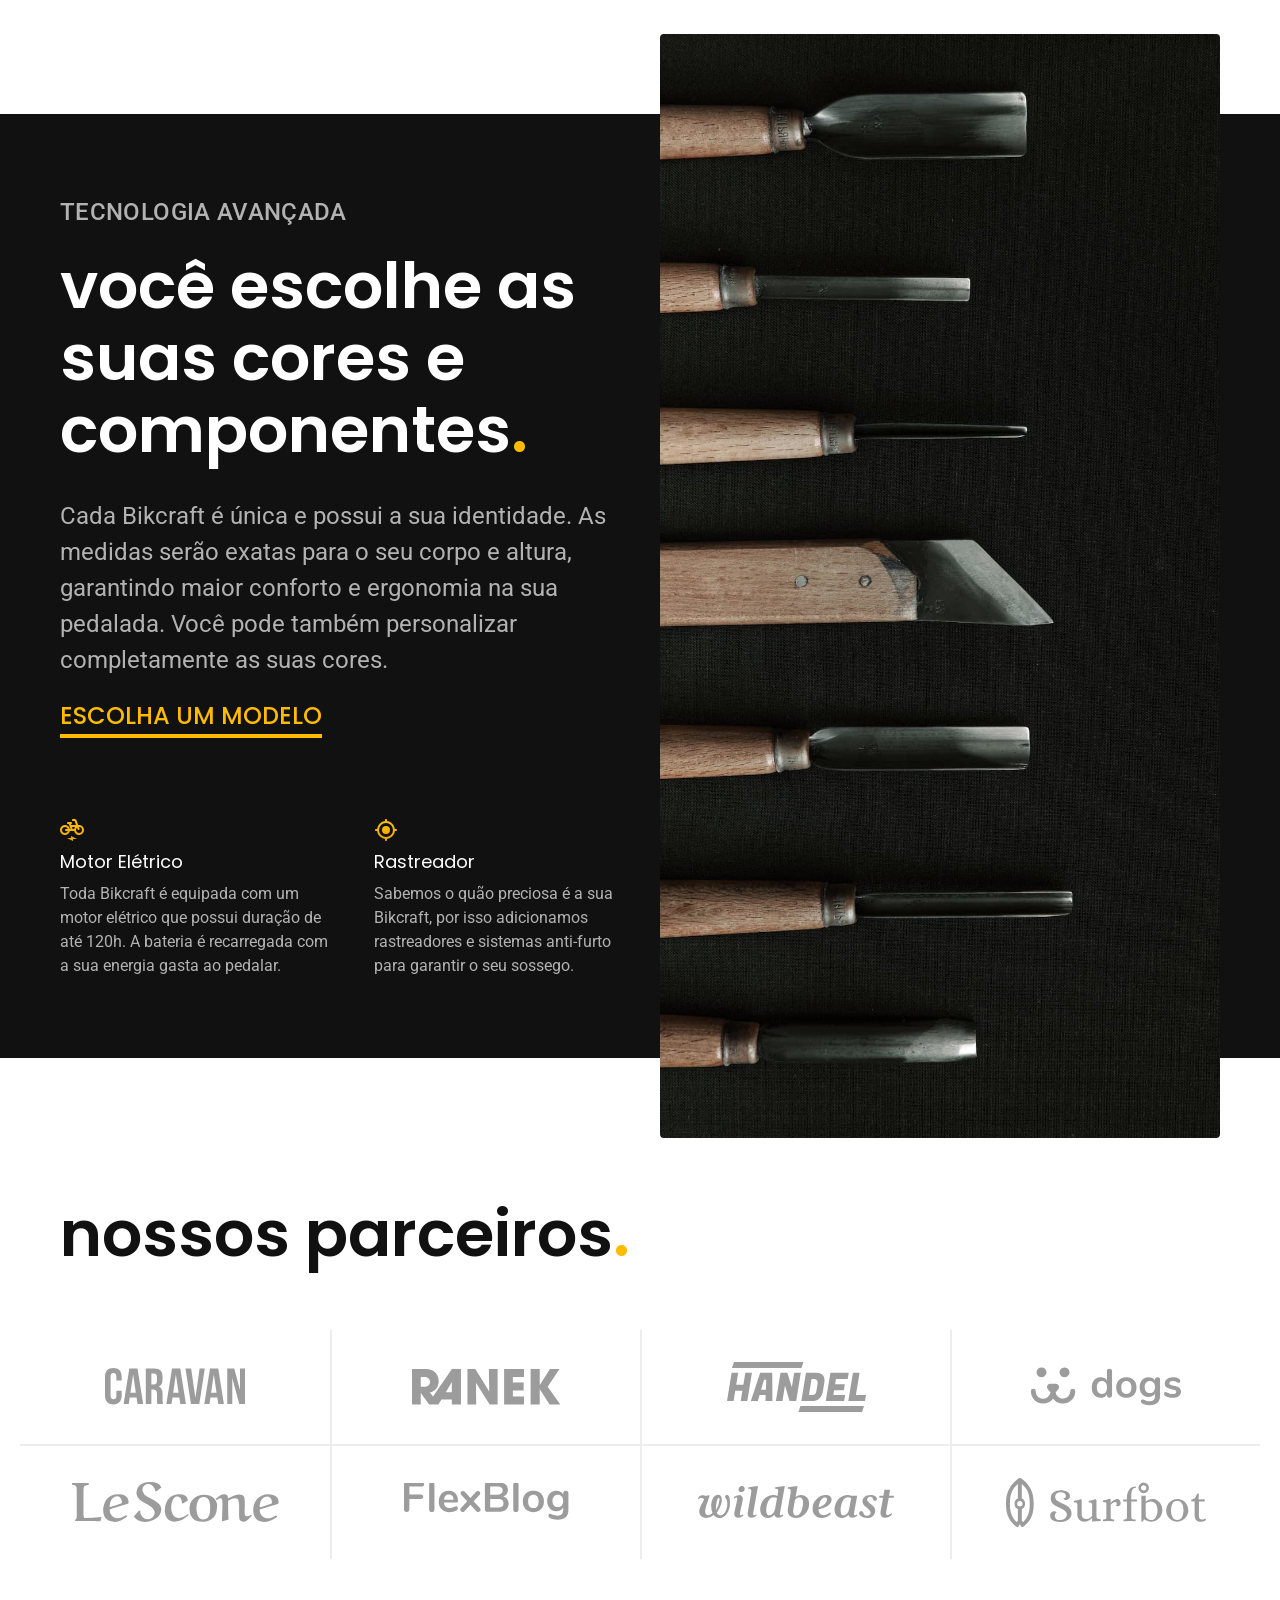
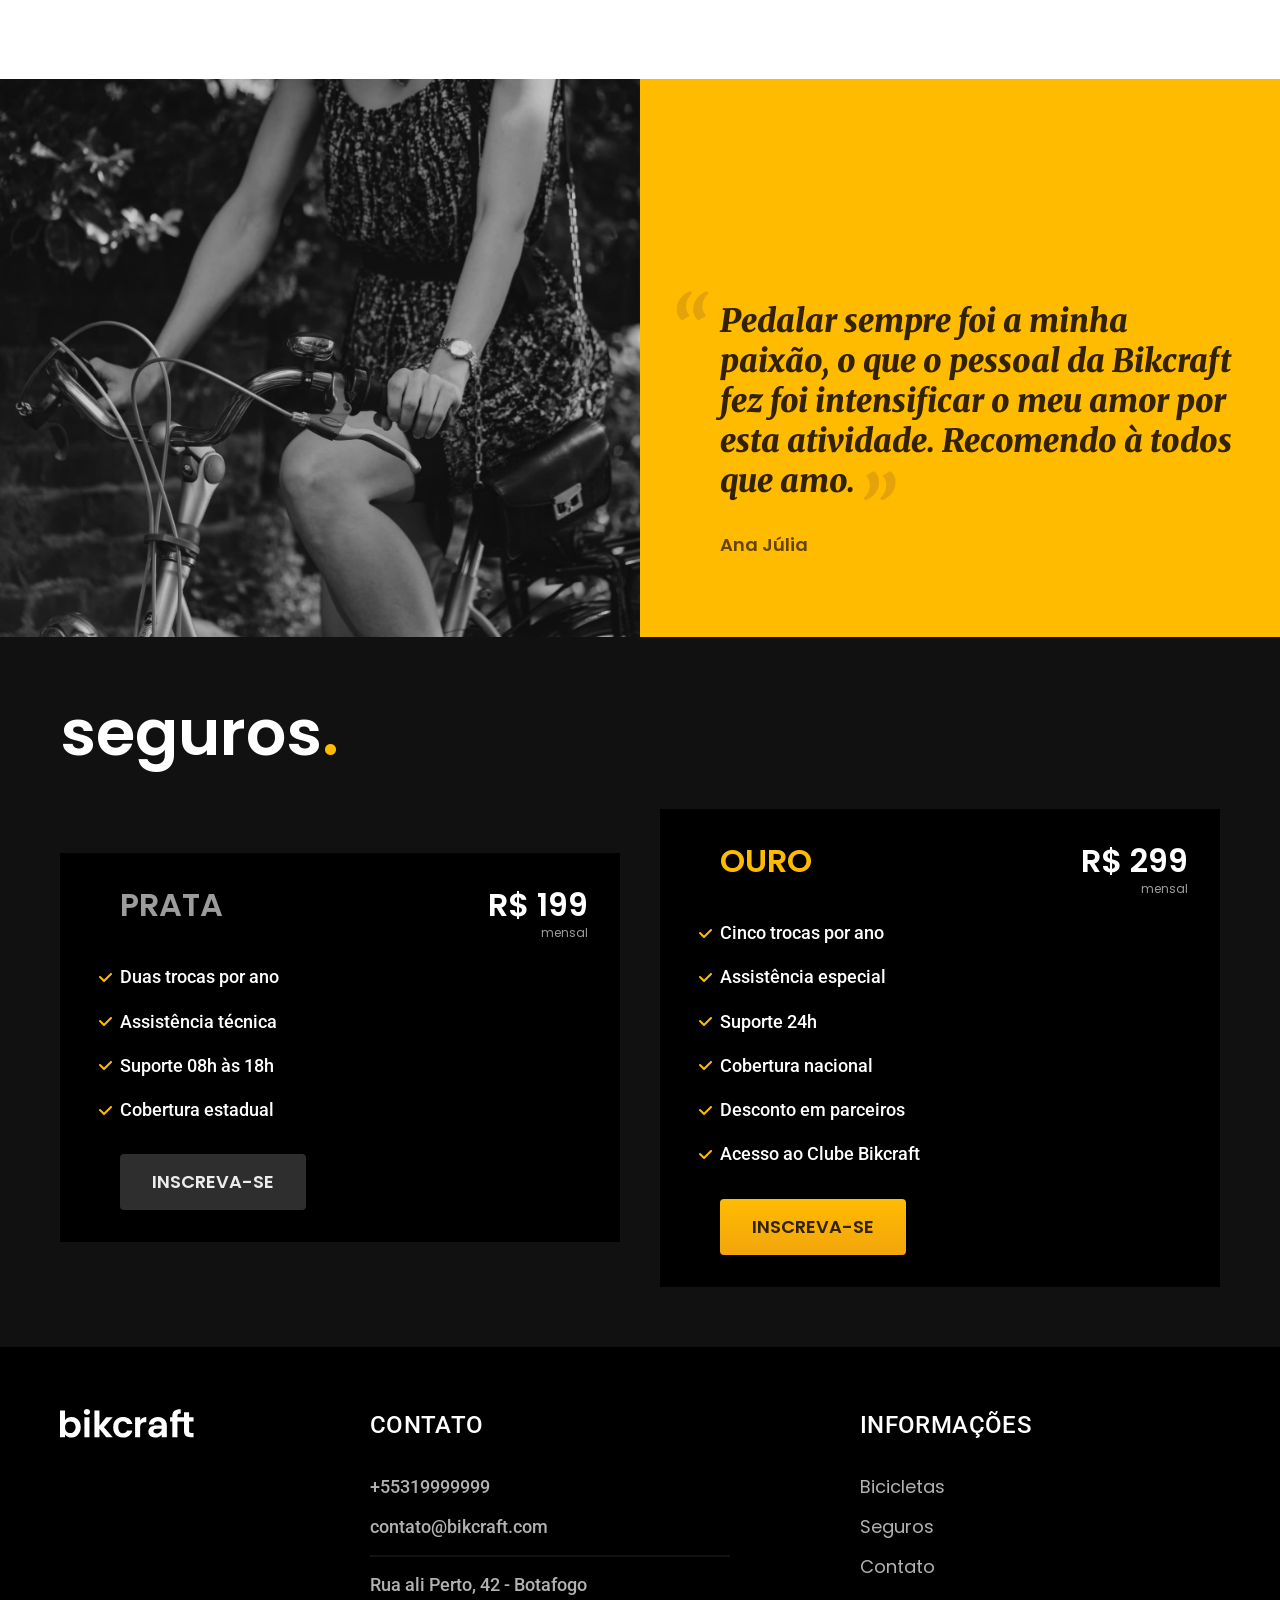
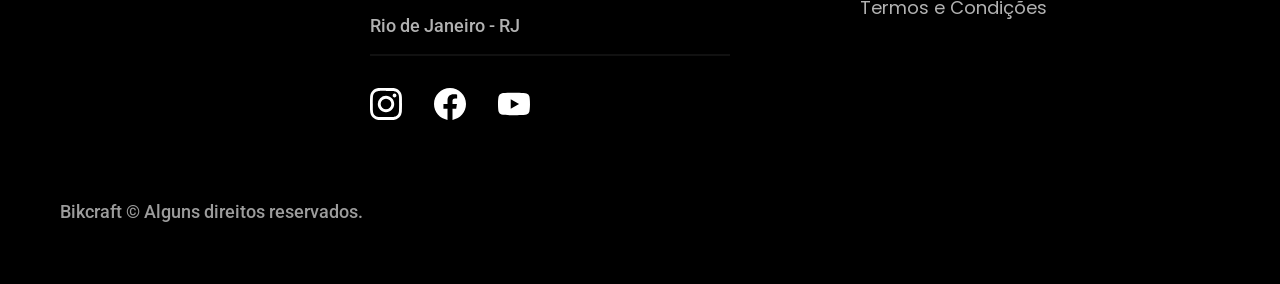
==== commit ee30282c: "feat: cria footer" ====
--- a/index.html
+++ b/index.html
@@ -154,6 +154,44 @@
             </div>
         </div>
     </article>
+
+    <footer class="footer-bg">
+        <div class="footer container">
+            <img src="./img/bikcraft.svg" alt="Bikcraft">
+            <div class="footer-contato">
+                <h3 class="font-2-l-b cor-0">Contato</h3>
+                <ul class="font-2-m cor-5">
+                    <li><a href="tel:+55319999999">+55319999999</a></li>
+                    <li><a href="mailto:contato@bikcraft.com">contato@bikcraft.com</a></li>
+                    <li>Rua ali Perto, 42 - Botafogo</li>
+                    <li>Rio de Janeiro - RJ</li>
+                </ul>
+                <div class="footer-redes">
+                    <a href="./">
+                        <img src="./img/redes/instagram.svg" alt="Instagram">
+                    </a>
+                    <a href="./">
+                        <img src="./img/redes/facebook.svg" alt="Facebook">
+                    </a>
+                    <a href="./">
+                        <img src="./img/redes/youtube.svg" alt="Youtube">
+                    </a>
+                </div>
+            </div>
+            <div class="footer-informacoes">
+                <h3 class="font-2-l-b cor-0">Informações</h3>
+                <nav>
+                    <ul class="font-1-m cor-5">
+                        <li><a href="./bicicletas.html">Bicicletas</a></li>
+                        <li><a href="./seguros.html">Seguros</a></li>
+                        <li><a href="./contato.html">Contato</a></li>
+                        <li><a href="./termos.html">Termos e Condições</a></li>
+                    </ul>
+                </nav>
+            </div>
+            <p class="footer-copy font-2-m cor-6">Bikcraft © Alguns direitos reservados.</p>
+        </div>
+    </footer>
 </body>
 
 </html>
--- a/css/style.css
+++ b/css/style.css
@@ -3,6 +3,7 @@
 @import "./utilidades/cores.css";
 
 @import "./global/header.css";
+@import "./global/footer.css";
 
 /* Utilidades */
 @import "./utilidades/componentes.css";
